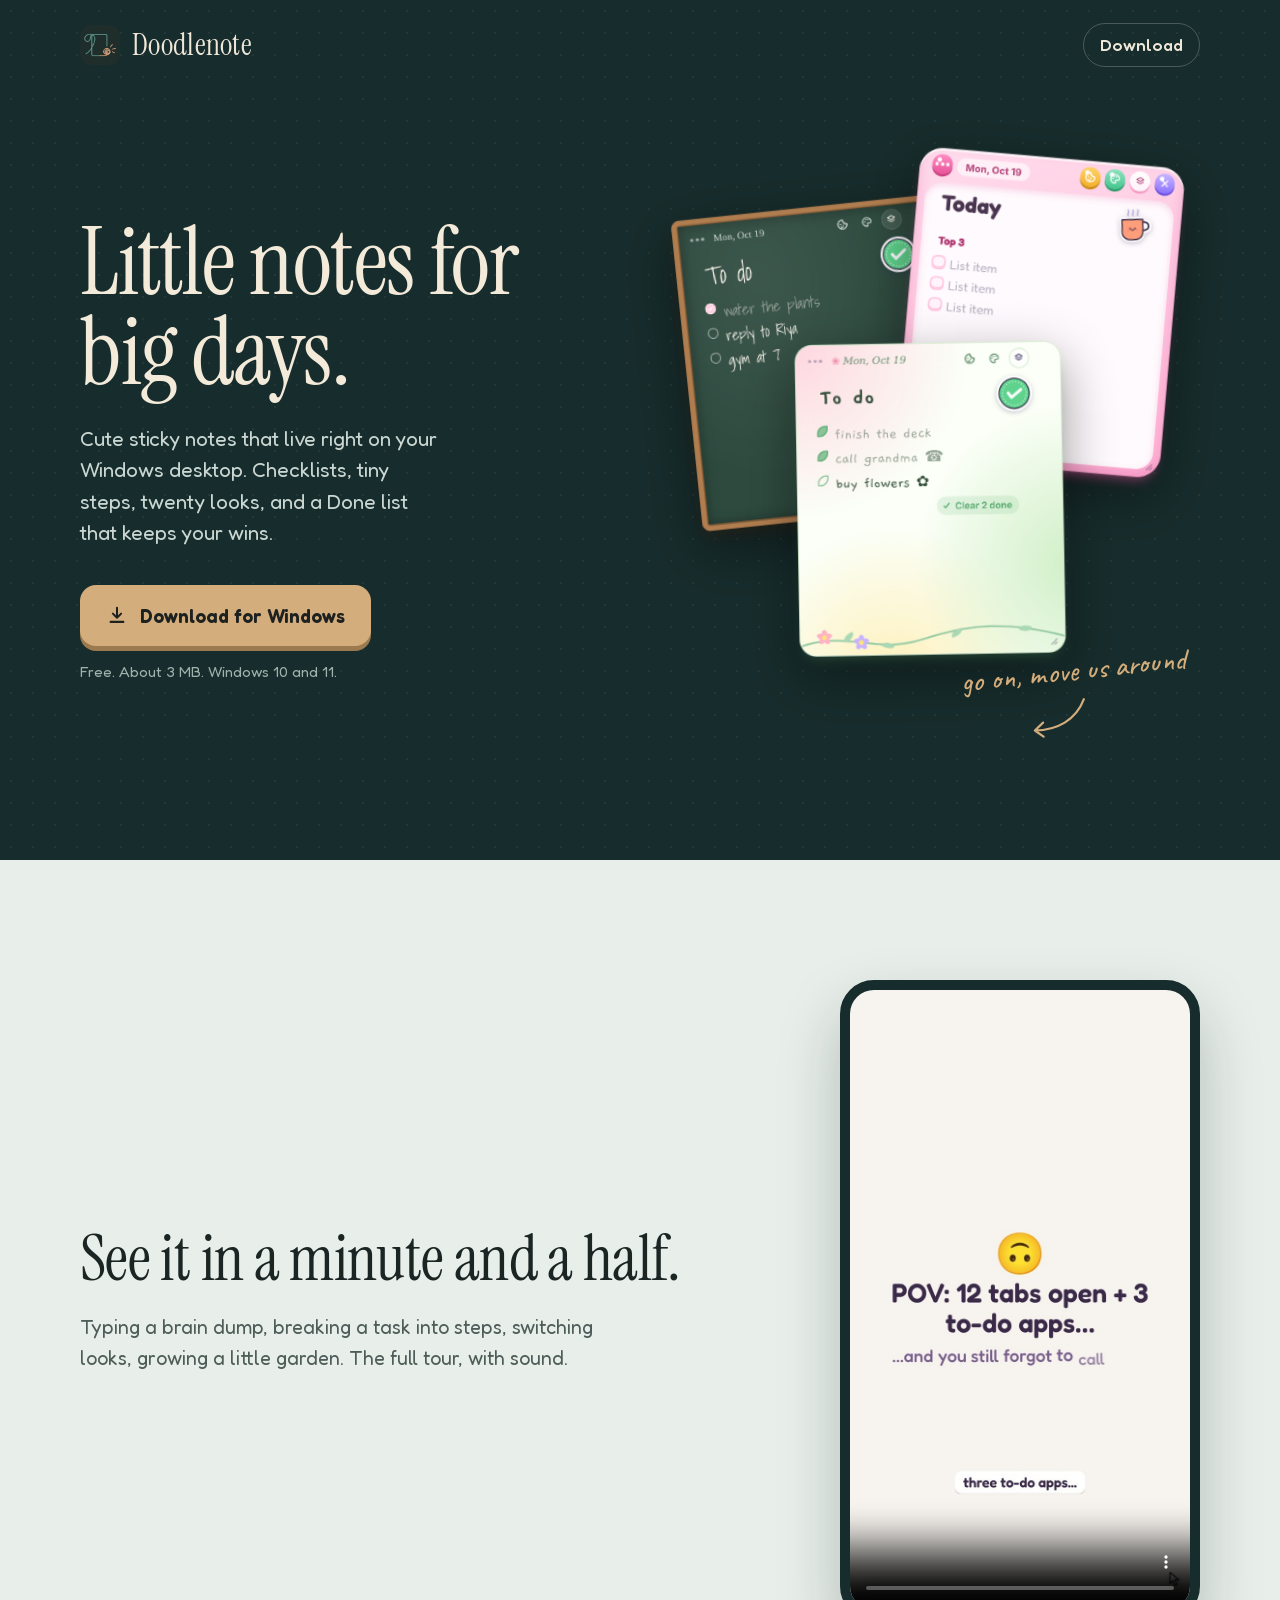
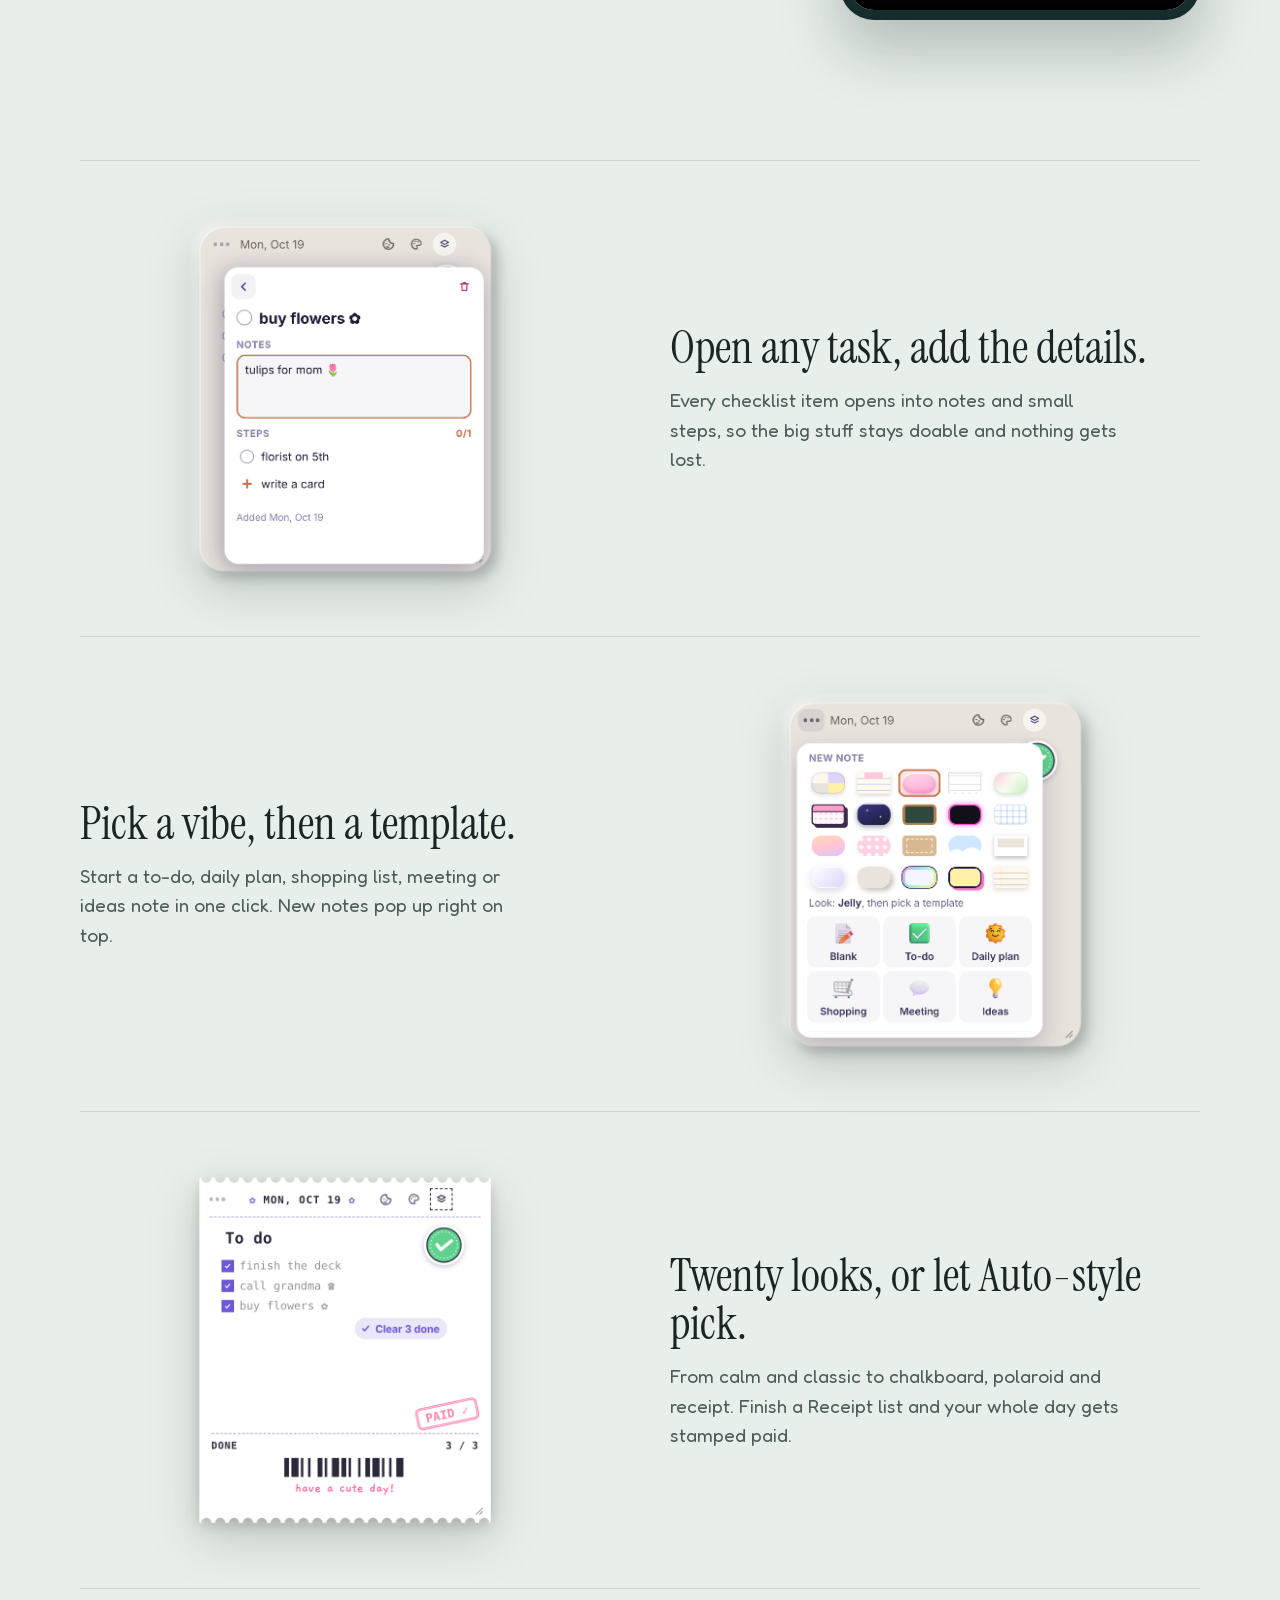
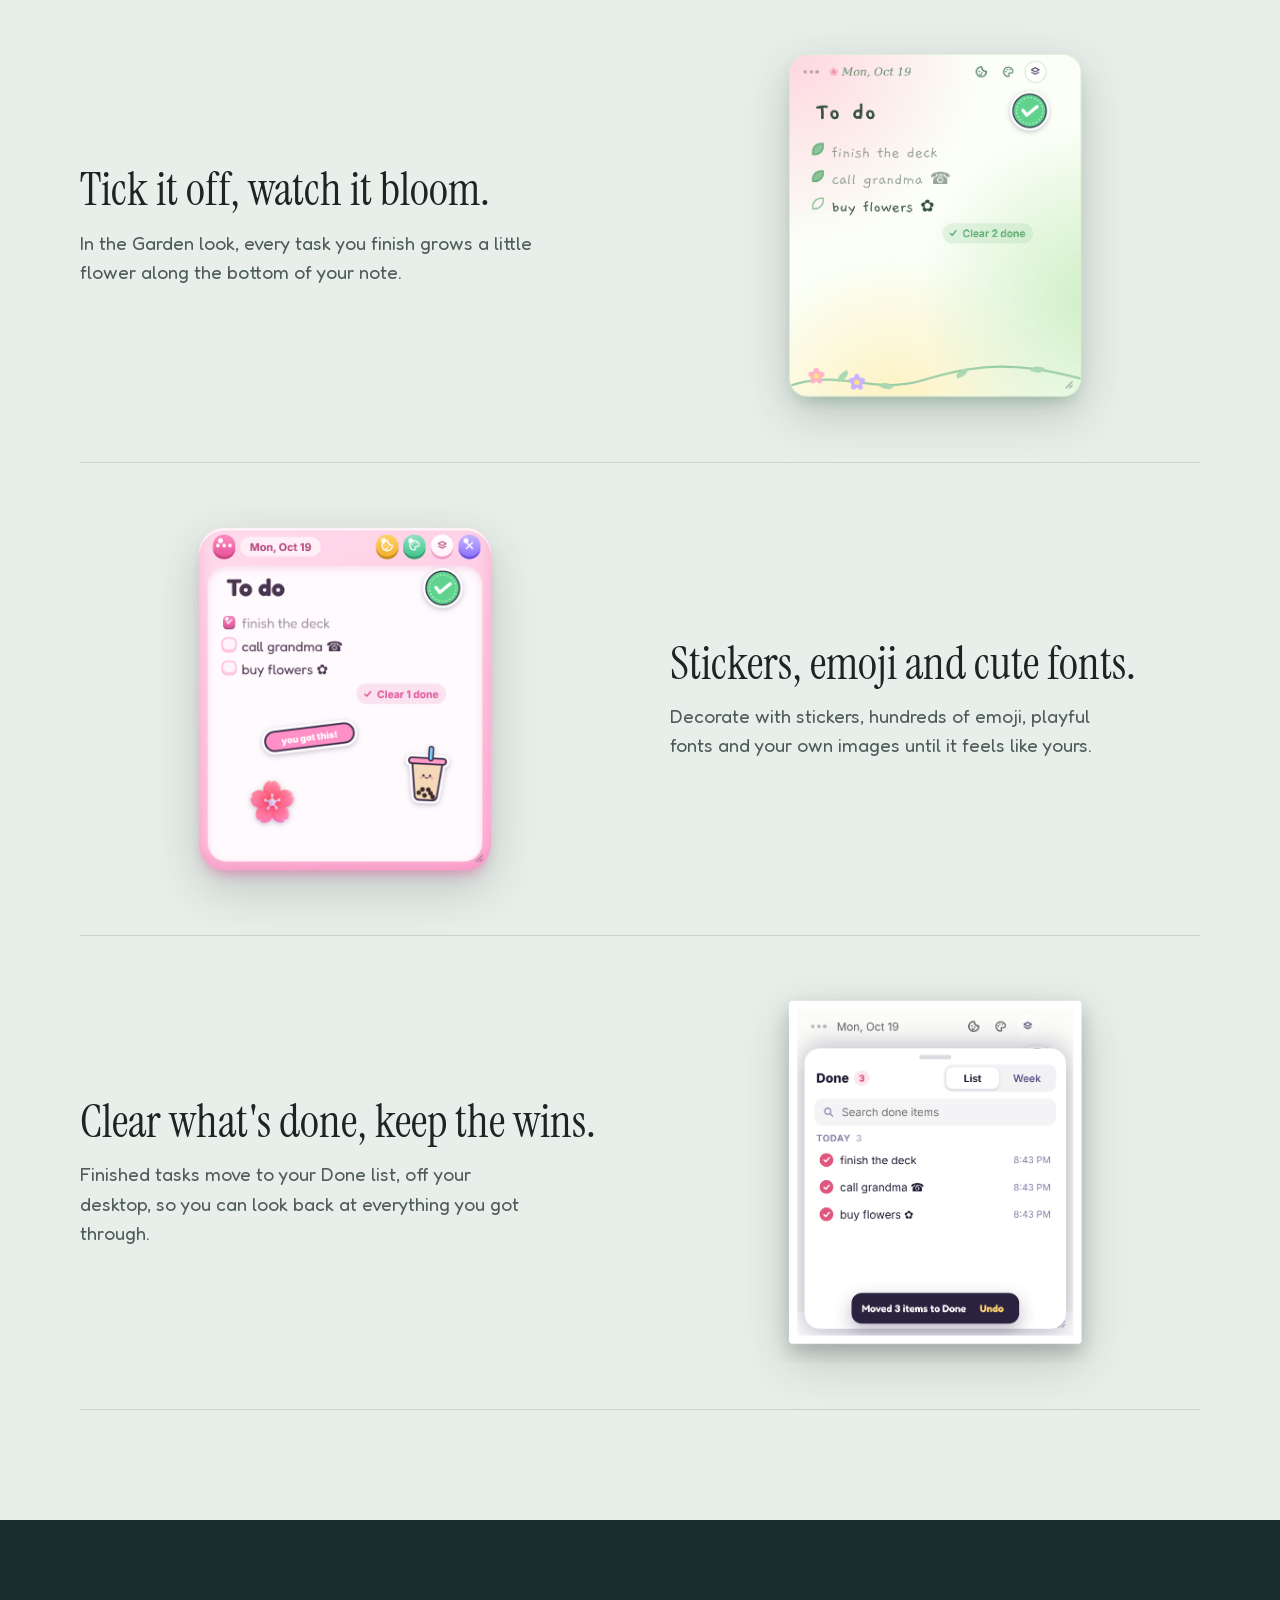
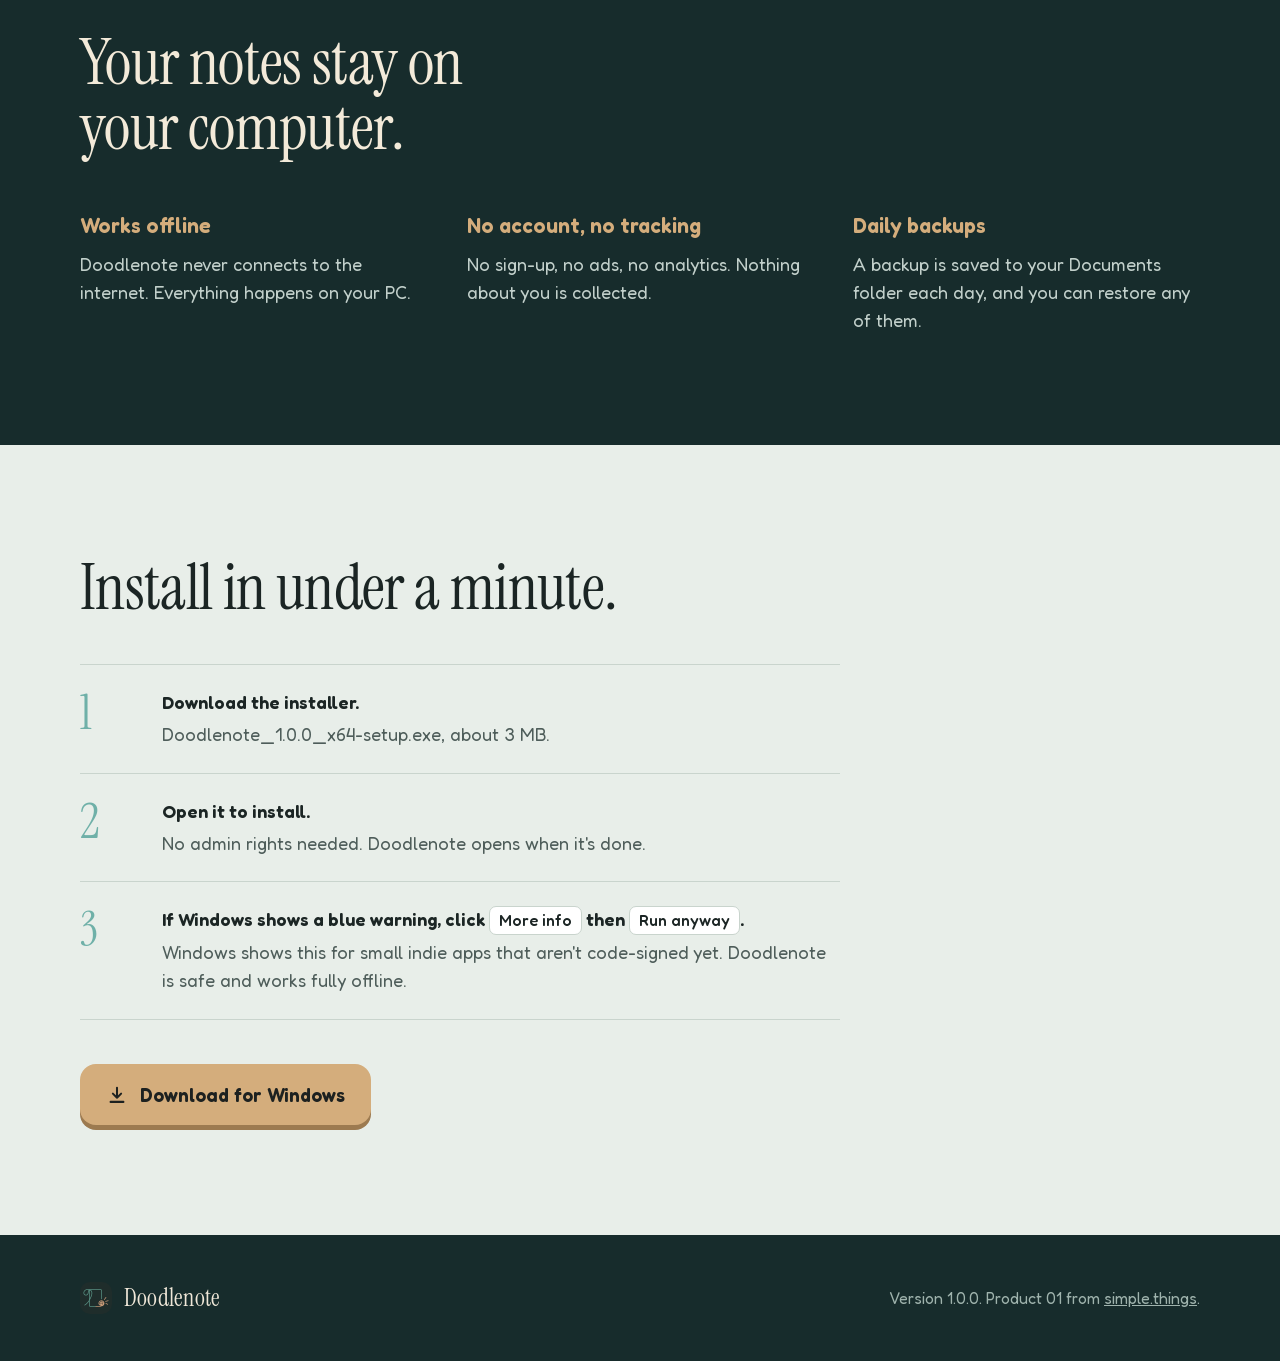
==== doodlenote/index.html @ af256cc1 "simple.things site with Doodlenote 1.0.0 page" ====
<!doctype html>
<html lang="en">
<head>
<meta charset="utf-8">
<meta name="viewport" content="width=device-width, initial-scale=1">
<title>Doodlenote: cute sticky notes app for your Windows desktop (free)</title>
<meta name="description" content="Doodlenote is a free sticky notes app for Windows 10 and 11. Checklists with notes and steps, 20 looks, stickers and emoji. Works offline, no account, no tracking.">
<link rel="canonical" href="https://praharsha-ux.github.io/doodlenote/">
<link rel="icon" type="image/png" sizes="32x32" href="img/favicon-32.png">
<link rel="apple-touch-icon" href="img/favicon-128.png">
<meta name="theme-color" content="#172c2c">
<meta property="og:type" content="website">
<meta property="og:title" content="Doodlenote: little notes for big days">
<meta property="og:description" content="Free, cute sticky notes for your Windows desktop. Works offline, no account, no tracking.">
<meta property="og:url" content="https://praharsha-ux.github.io/doodlenote/">
<meta property="og:image" content="https://praharsha-ux.github.io/doodlenote/img/og.jpg">
<meta name="twitter:card" content="summary_large_image">
<script type="application/ld+json">
{"@context":"https://schema.org","@type":"SoftwareApplication","name":"Doodlenote","applicationCategory":"ProductivityApplication","operatingSystem":"Windows 10, Windows 11","softwareVersion":"1.0.0","fileSize":"3MB","downloadUrl":"https://praharsha-ux.github.io/doodlenote/download/Doodlenote_1.0.0_x64-setup.exe","image":"https://praharsha-ux.github.io/doodlenote/img/og.jpg","description":"Cute sticky notes that live on your Windows desktop: checklists with notes and steps, 20 looks, Auto-style, stickers, emoji and a Done list. Works offline.","offers":{"@type":"Offer","price":"0","priceCurrency":"USD"}}
</script>
<style>
@font-face{font-family:"Instrument Serif";src:url(fonts/InstrumentSerif-Regular.woff) format("woff");font-display:swap}
@font-face{font-family:"Instrument Serif";font-style:italic;src:url(fonts/InstrumentSerif-Italic.woff) format("woff");font-display:swap}
@font-face{font-family:"Fredoka";src:url(fonts/Fredoka.woff) format("woff");font-weight:300 700;font-display:swap}
@font-face{font-family:"Caveat";src:url(fonts/Caveat.woff) format("woff");font-display:swap}
:root{
  --desk:#172c2c; --moss:#21403e; --gold:#d4ad7c; --teal:#6fb0a8;
  --mist:#e8eee9; --ink:#1b2524; --soft:#4e5d5a; --line:#c9d4cd;
  --serif:"Instrument Serif",Georgia,serif; --round:"Fredoka","Segoe UI",system-ui,sans-serif;
}
*{box-sizing:border-box;margin:0;padding:0}
html{scroll-behavior:smooth}
body{background:var(--mist);color:var(--ink);font-family:var(--round);font-size:18px;line-height:1.55;font-weight:400;-webkit-font-smoothing:antialiased}
img,video{display:block;max-width:100%}
a{color:inherit}
:focus-visible{outline:3px solid var(--gold);outline-offset:3px;border-radius:6px}
.wrap{width:min(1120px,100% - 40px);margin-inline:auto}

/* top bar */
.bar{position:absolute;inset:0 0 auto;z-index:5}
.bar .wrap{display:flex;align-items:center;justify-content:space-between;padding:22px 0}
.brand{display:flex;align-items:center;gap:12px;text-decoration:none;color:#efe7d8;font-family:var(--serif);font-size:30px;letter-spacing:.01em}
.brand img{width:40px;height:40px;border-radius:10px}
.bar .get{color:#efe7d8;font-weight:500;text-decoration:none;font-size:17px;padding:8px 16px;border:1.5px solid #ffffff38;border-radius:999px}
.bar .get:hover{border-color:var(--gold);color:var(--gold)}

/* hero: the desk */
.desk{position:relative;background:var(--desk);color:#efe7d8;min-height:min(860px,100svh);overflow:hidden;
  background-image:radial-gradient(#ffffff0d 1px,transparent 1px);background-size:22px 22px}
.desk .wrap{position:relative;min-height:inherit;display:grid;grid-template-columns:minmax(0,1fr) minmax(0,1.05fr);align-items:center;gap:40px;padding:120px 0 80px}
.pitch h1{font-family:var(--serif);font-weight:400;font-size:clamp(56px,7.4vw,104px);line-height:.95;letter-spacing:-.015em;color:#f3ead9}
.pitch p{margin-top:26px;font-size:21px;line-height:1.5;color:#c9d6d1;max-width:30ch}
.cta{margin-top:36px;display:flex;flex-wrap:wrap;align-items:center;gap:14px 20px}
.btn{display:inline-flex;align-items:center;gap:12px;background:var(--gold);color:#1d2120;text-decoration:none;font-weight:600;font-size:19px;padding:16px 26px;border-radius:16px;box-shadow:0 5px 0 #9c7a50;transition:transform .12s,box-shadow .12s}
.btn:hover{transform:translateY(2px);box-shadow:0 3px 0 #9c7a50}
.btn:active{transform:translateY(5px);box-shadow:0 0 0 #9c7a50}
.btn svg{width:22px;height:22px}
.fine{font-size:15px;color:#9fb3ad}

.board{position:relative;height:620px}
.note{position:absolute;width:300px;cursor:grab;touch-action:none;user-select:none;-webkit-user-drag:none;filter:drop-shadow(0 18px 26px #0006);transition:filter .15s}
.note.drag{cursor:grabbing;filter:drop-shadow(0 30px 40px #0008);z-index:9}
.note img{pointer-events:none;width:100%}
.hint{position:absolute;font-family:"Caveat",cursive;font-size:30px;color:var(--gold);transform:rotate(-6deg);pointer-events:none}
.hint svg{display:block;margin:2px 0 0 60px}

/* demo */
.demo{padding:120px 0}
.demo .wrap{display:grid;grid-template-columns:1fr 360px;gap:70px;align-items:center}
.sec-h{font-family:var(--serif);font-weight:400;font-size:clamp(40px,5vw,64px);line-height:1.02;letter-spacing:-.01em}
.lede{margin-top:20px;font-size:20px;color:var(--soft);max-width:44ch}
.phone{border-radius:34px;overflow:hidden;background:var(--desk);border:10px solid var(--desk);box-shadow:0 30px 60px #172c2c40;aspect-ratio:9/16}
.phone video{width:100%;height:100%;object-fit:cover}

/* features: alternating rows, not cards */
.feats{padding:20px 0 110px}
.feat{display:grid;grid-template-columns:1fr 1fr;align-items:center;gap:60px;padding:46px 0;border-top:1px solid var(--line)}
.feat:last-child{border-bottom:1px solid var(--line)}
.feat figure{justify-self:center;width:min(330px,100%)}
.feat figure img{filter:drop-shadow(0 16px 24px #172c2c33)}
.feat:nth-child(even) figure{order:2}
.feat h3{font-family:var(--serif);font-weight:400;font-size:clamp(34px,3.6vw,46px);line-height:1.05}
.feat p{margin-top:14px;font-size:19px;color:var(--soft);max-width:38ch}

/* privacy */
.private{background:var(--desk);color:#efe7d8;padding:110px 0}
.private .sec-h{color:#f3ead9;max-width:16ch}
.promises{margin-top:50px;display:grid;grid-template-columns:repeat(3,1fr);gap:40px}
.promises h4{font-family:var(--round);font-weight:600;font-size:21px;color:var(--gold)}
.promises p{margin-top:8px;color:#c2d0cb;font-size:18px}

/* install */
.install{padding:110px 0}
.steps{margin-top:44px;list-style:none;counter-reset:s;display:grid;gap:0;max-width:760px}
.steps li{counter-increment:s;display:grid;grid-template-columns:64px 1fr;gap:18px;padding:24px 0;border-top:1px solid var(--line)}
.steps li:last-child{border-bottom:1px solid var(--line)}
.steps li::before{content:counter(s);font-family:var(--serif);font-size:48px;line-height:1;color:var(--teal)}
.steps b{font-weight:600}
.steps p{color:var(--soft);margin-top:4px}
.kbd{display:inline-block;padding:1px 9px;border-radius:7px;background:#fff;border:1px solid var(--line);font-weight:500;font-size:16px;color:var(--ink)}
.install .btn{margin-top:44px}

footer{background:var(--desk);color:#9fb3ad;padding:44px 0;font-size:16px}
footer .wrap{display:flex;flex-wrap:wrap;gap:12px 30px;justify-content:space-between;align-items:center}
footer .brand{font-size:24px}
footer .brand img{width:32px;height:32px}

@media (max-width:900px){
  .desk .wrap{grid-template-columns:1fr;padding:110px 0 40px;gap:10px}
  .board{height:460px;margin-top:10px}
  .note{width:220px}
  .demo .wrap{grid-template-columns:1fr;gap:40px}
  .phone{width:min(330px,100%);justify-self:center}
  .feat{grid-template-columns:1fr;gap:26px;padding:40px 0}
  .feat:nth-child(even) figure{order:0}
  .promises{grid-template-columns:1fr;gap:26px}
  .demo,.install,.private{padding:80px 0}
}
@media (prefers-reduced-motion:reduce){html{scroll-behavior:auto}.btn,.note{transition:none}}
</style>
</head>
<body>

<header class="bar">
  <div class="wrap">
    <a class="brand" href="./"><img src="img/app-icon.png" alt="" width="40" height="40">Doodlenote</a>
    <a class="get" href="#install">Download</a>
  </div>
</header>

<main>
  <section class="desk" aria-labelledby="hero-title">
    <div class="wrap">
      <div class="pitch">
        <h1 id="hero-title">Little notes for big days.</h1>
        <p>Cute sticky notes that live right on your Windows desktop. Checklists, tiny steps, twenty looks, and a Done list that keeps your wins.</p>
        <div class="cta">
          <a class="btn" href="download/Doodlenote_1.0.0_x64-setup.exe" download>
            <svg viewBox="0 0 24 24" fill="none" stroke="currentColor" stroke-width="2.2" stroke-linecap="round" stroke-linejoin="round" aria-hidden="true"><path d="M12 4v11m0 0l-4.5-4.5M12 15l4.5-4.5M5 19.5h14"/></svg>
            Download for Windows
          </a>
          <span class="fine">Free. About 3 MB. Windows 10 and 11.</span>
        </div>
      </div>
      <div class="board" id="board" aria-label="Doodlenote notes you can drag around">
        <div class="note" style="left:4%;top:8%;--r:-6deg"><img src="img/note-chalk.png" alt="A Chalkboard-style Doodlenote checklist"></div>
        <div class="note" style="left:44%;top:0%;--r:5deg"><img src="img/note-jelly.png" alt="A pink Jelly-style daily plan note"></div>
        <div class="note" style="left:24%;top:30%;--r:-1deg"><img src="img/note-garden.png" alt="A Garden-style to-do note with flowers growing along the bottom"></div>
        <p class="hint" style="right:2%;bottom:4%">go on, move us around
          <svg width="70" height="40" viewBox="0 0 70 40" fill="none" stroke="#d4ad7c" stroke-width="2.2" stroke-linecap="round" aria-hidden="true"><path d="M60 4C50 24 30 32 8 30M8 30l9-7M8 30l8 7"/></svg>
        </p>
      </div>
    </div>
  </section>

  <section class="demo" aria-labelledby="demo-title">
    <div class="wrap">
      <div>
        <h2 class="sec-h" id="demo-title">See it in a minute and a half.</h2>
        <p class="lede">Typing a brain dump, breaking a task into steps, switching looks, growing a little garden. The full tour, with sound.</p>
      </div>
      <div class="phone">
        <video src="doodlenote-demo.mp4" poster="img/demo-poster.jpg" controls playsinline preload="none" aria-label="Doodlenote demo video"></video>
      </div>
    </div>
  </section>

  <section class="feats" aria-label="What Doodlenote does">
    <div class="wrap">
      <article class="feat">
        <figure><img src="img/note-detail.png" alt="A task opened to show its notes and steps" loading="lazy"></figure>
        <div><h3>Open any task, add the details.</h3><p>Every checklist item opens into notes and small steps, so the big stuff stays doable and nothing gets lost.</p></div>
      </article>
      <article class="feat">
        <figure><img src="img/note-menu.png" alt="The new note menu with looks and templates" loading="lazy"></figure>
        <div><h3>Pick a vibe, then a template.</h3><p>Start a to-do, daily plan, shopping list, meeting or ideas note in one click. New notes pop up right on top.</p></div>
      </article>
      <article class="feat">
        <figure><img src="img/note-receipt.png" alt="A Receipt-style note stamped PAID" loading="lazy"></figure>
        <div><h3>Twenty looks, or let Auto-style pick.</h3><p>From calm and classic to chalkboard, polaroid and receipt. Finish a Receipt list and your whole day gets stamped paid.</p></div>
      </article>
      <article class="feat">
        <figure><img src="img/note-garden.png" alt="A Garden note where finished tasks grow flowers" loading="lazy"></figure>
        <div><h3>Tick it off, watch it bloom.</h3><p>In the Garden look, every task you finish grows a little flower along the bottom of your note.</p></div>
      </article>
      <article class="feat">
        <figure><img src="img/note-stickers.png" alt="A note decorated with a boba sticker, a flower and a 'you got this' sticker" loading="lazy"></figure>
        <div><h3>Stickers, emoji and cute fonts.</h3><p>Decorate with stickers, hundreds of emoji, playful fonts and your own images until it feels like yours.</p></div>
      </article>
      <article class="feat">
        <figure><img src="img/note-done.png" alt="The Done list showing finished tasks with times" loading="lazy"></figure>
        <div><h3>Clear what's done, keep the wins.</h3><p>Finished tasks move to your Done list, off your desktop, so you can look back at everything you got through.</p></div>
      </article>
    </div>
  </section>

  <section class="private" aria-labelledby="private-title">
    <div class="wrap">
      <h2 class="sec-h" id="private-title">Your notes stay on your computer.</h2>
      <div class="promises">
        <div><h4>Works offline</h4><p>Doodlenote never connects to the internet. Everything happens on your PC.</p></div>
        <div><h4>No account, no tracking</h4><p>No sign-up, no ads, no analytics. Nothing about you is collected.</p></div>
        <div><h4>Daily backups</h4><p>A backup is saved to your Documents folder each day, and you can restore any of them.</p></div>
      </div>
    </div>
  </section>

  <section class="install" id="install" aria-labelledby="install-title">
    <div class="wrap">
      <h2 class="sec-h" id="install-title">Install in under a minute.</h2>
      <ol class="steps">
        <li><div><b>Download the installer.</b><p>Doodlenote_1.0.0_x64-setup.exe, about 3 MB.</p></div></li>
        <li><div><b>Open it to install.</b><p>No admin rights needed. Doodlenote opens when it's done.</p></div></li>
        <li><div><b>If Windows shows a blue warning, click <span class="kbd">More info</span> then <span class="kbd">Run anyway</span>.</b><p>Windows shows this for small indie apps that aren't code-signed yet. Doodlenote is safe and works fully offline.</p></div></li>
      </ol>
      <a class="btn" href="download/Doodlenote_1.0.0_x64-setup.exe" download>
        <svg viewBox="0 0 24 24" fill="none" stroke="currentColor" stroke-width="2.2" stroke-linecap="round" stroke-linejoin="round" aria-hidden="true"><path d="M12 4v11m0 0l-4.5-4.5M12 15l4.5-4.5M5 19.5h14"/></svg>
        Download for Windows
      </a>
    </div>
  </section>
</main>

<footer>
  <div class="wrap">
    <a class="brand" href="./"><img src="img/app-icon.png" alt="" width="32" height="32">Doodlenote</a>
    <span>Version 1.0.0. Product 01 from <a href="../">simple.things</a>.</span>
  </div>
</footer>

<script>
// Drag the hero notes around, like real sticky notes.
(() => {
  const board = document.getElementById('board');
  let z = 3;
  board.querySelectorAll('.note').forEach((n) => {
    n.style.transform = `rotate(${n.style.getPropertyValue('--r')})`;
    n.tabIndex = 0;
    n.addEventListener('pointerdown', (e) => {
      e.preventDefault();
      const b = board.getBoundingClientRect(), r = n.getBoundingClientRect();
      const dx = e.clientX - r.left, dy = e.clientY - r.top;
      n.setPointerCapture(e.pointerId); n.classList.add('drag'); n.style.zIndex = ++z;
      const move = (ev) => {
        const x = Math.max(-r.width * .3, Math.min(b.width - r.width * .7, ev.clientX - b.left - dx));
        const y = Math.max(-r.height * .2, Math.min(b.height - r.height * .5, ev.clientY - b.top - dy));
        n.style.left = x + 'px'; n.style.top = y + 'px';
      };
      const up = () => { n.classList.remove('drag'); n.removeEventListener('pointermove', move); n.removeEventListener('pointerup', up); };
      n.addEventListener('pointermove', move); n.addEventListener('pointerup', up);
    });
    // Keyboard: arrow keys nudge a focused note.
    n.addEventListener('keydown', (e) => {
      const k = { ArrowLeft: [-20, 0], ArrowRight: [20, 0], ArrowUp: [0, -20], ArrowDown: [0, 20] }[e.key];
      if (!k) return; e.preventDefault(); n.style.zIndex = ++z;
      n.style.left = (n.offsetLeft + k[0]) + 'px'; n.style.top = (n.offsetTop + k[1]) + 'px';
    });
  });
})();
</script>
</body>
</html>
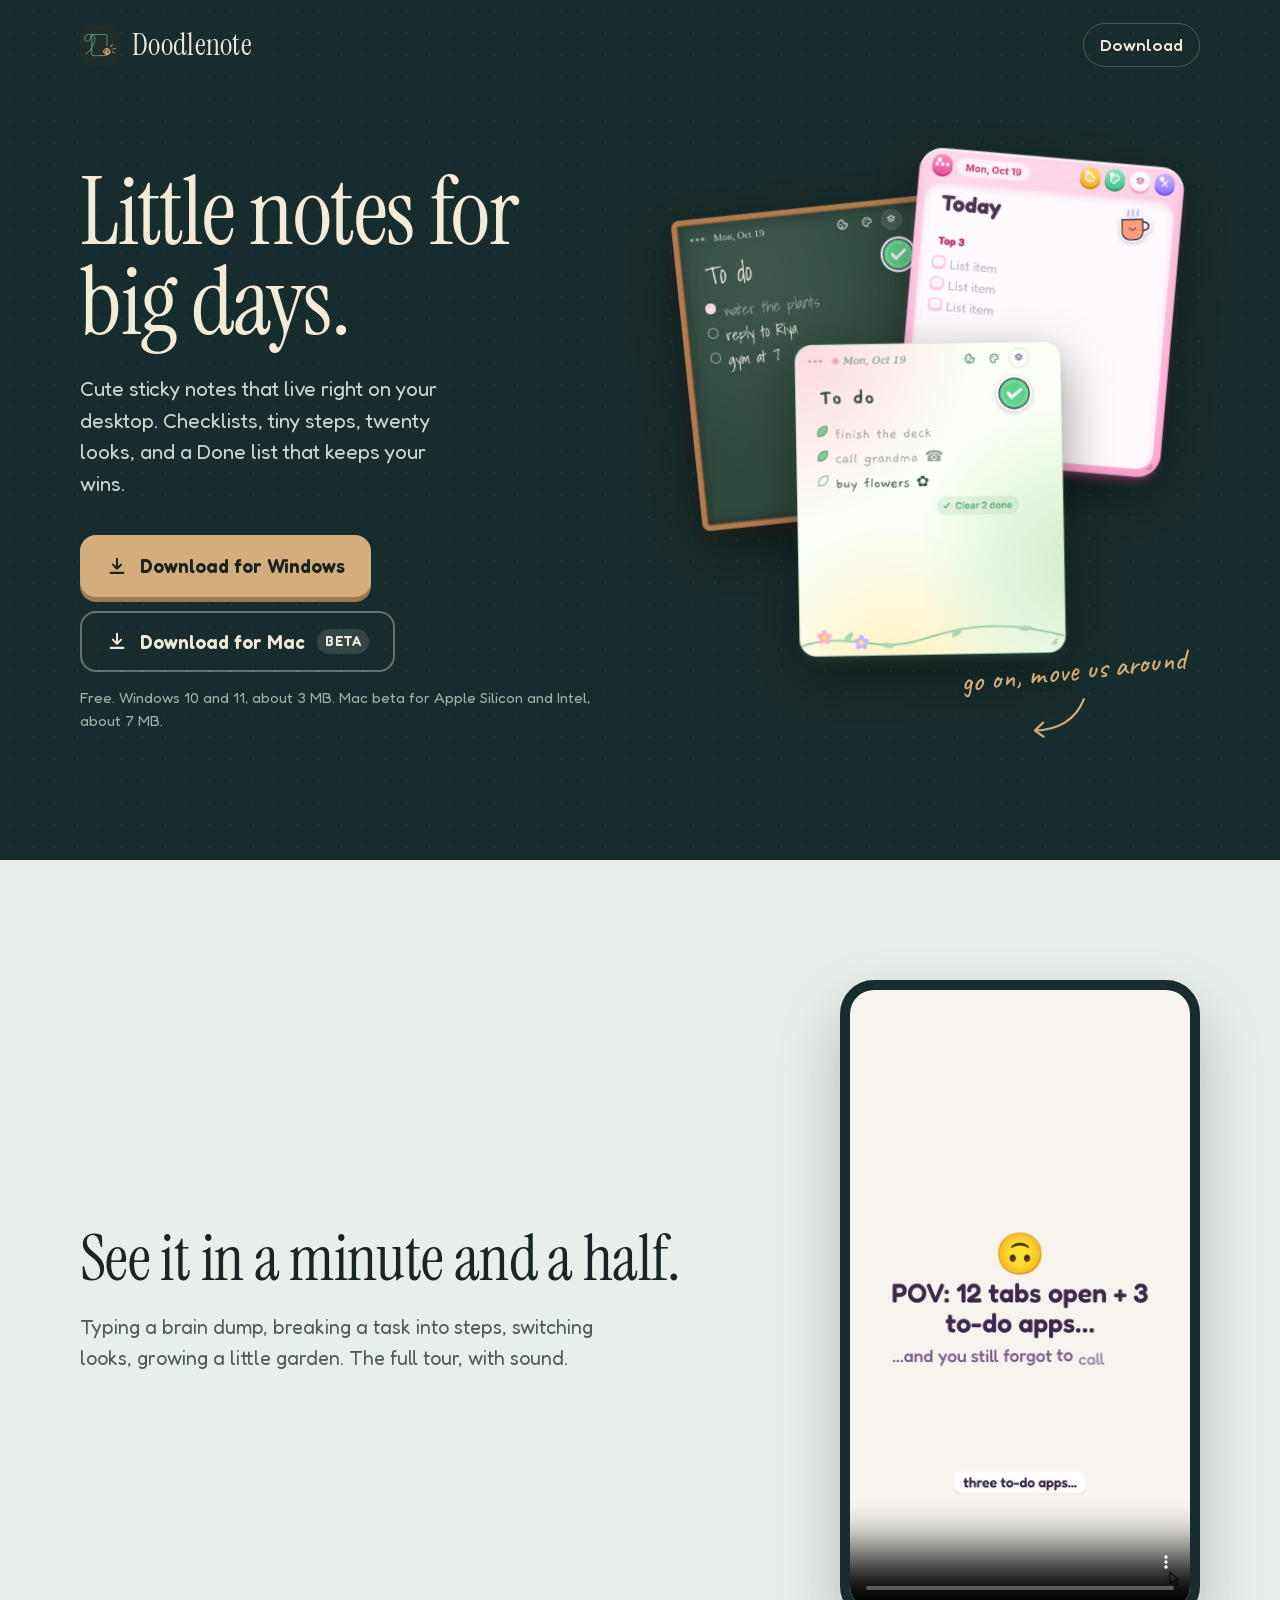
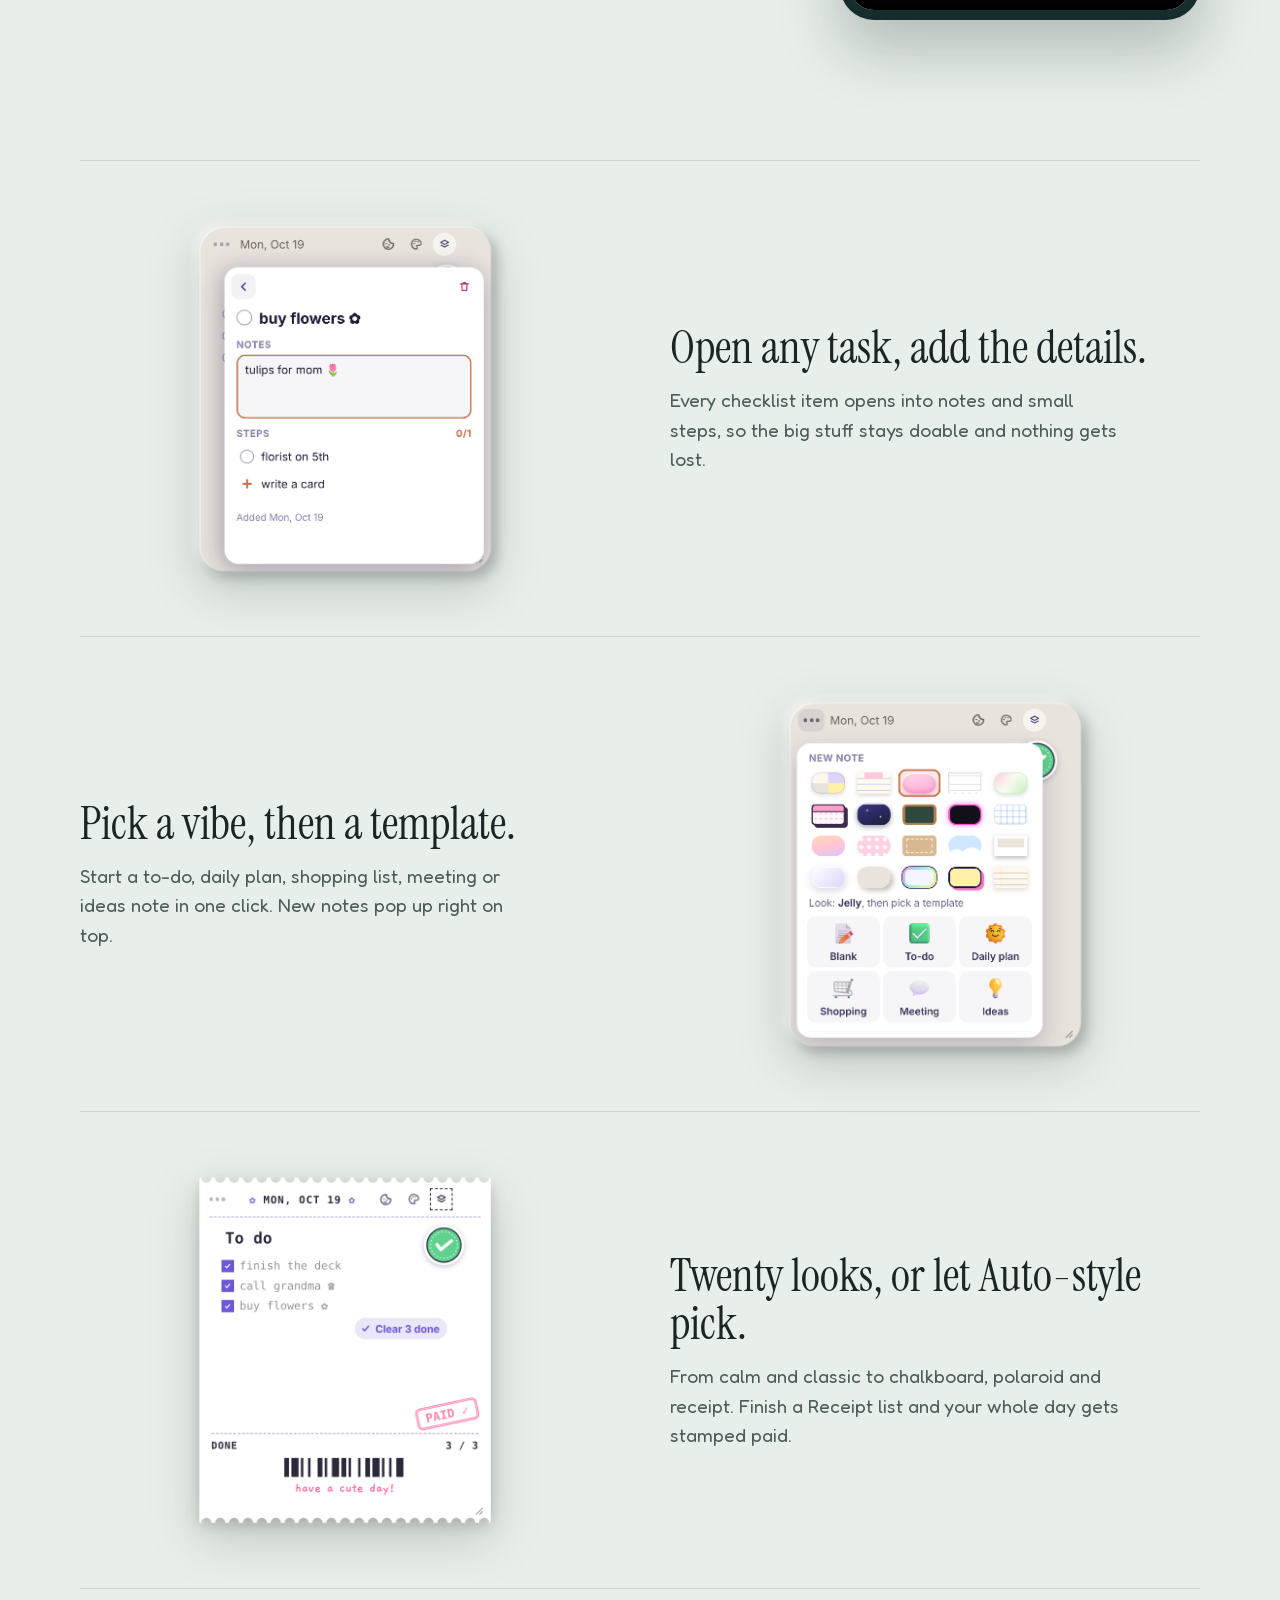
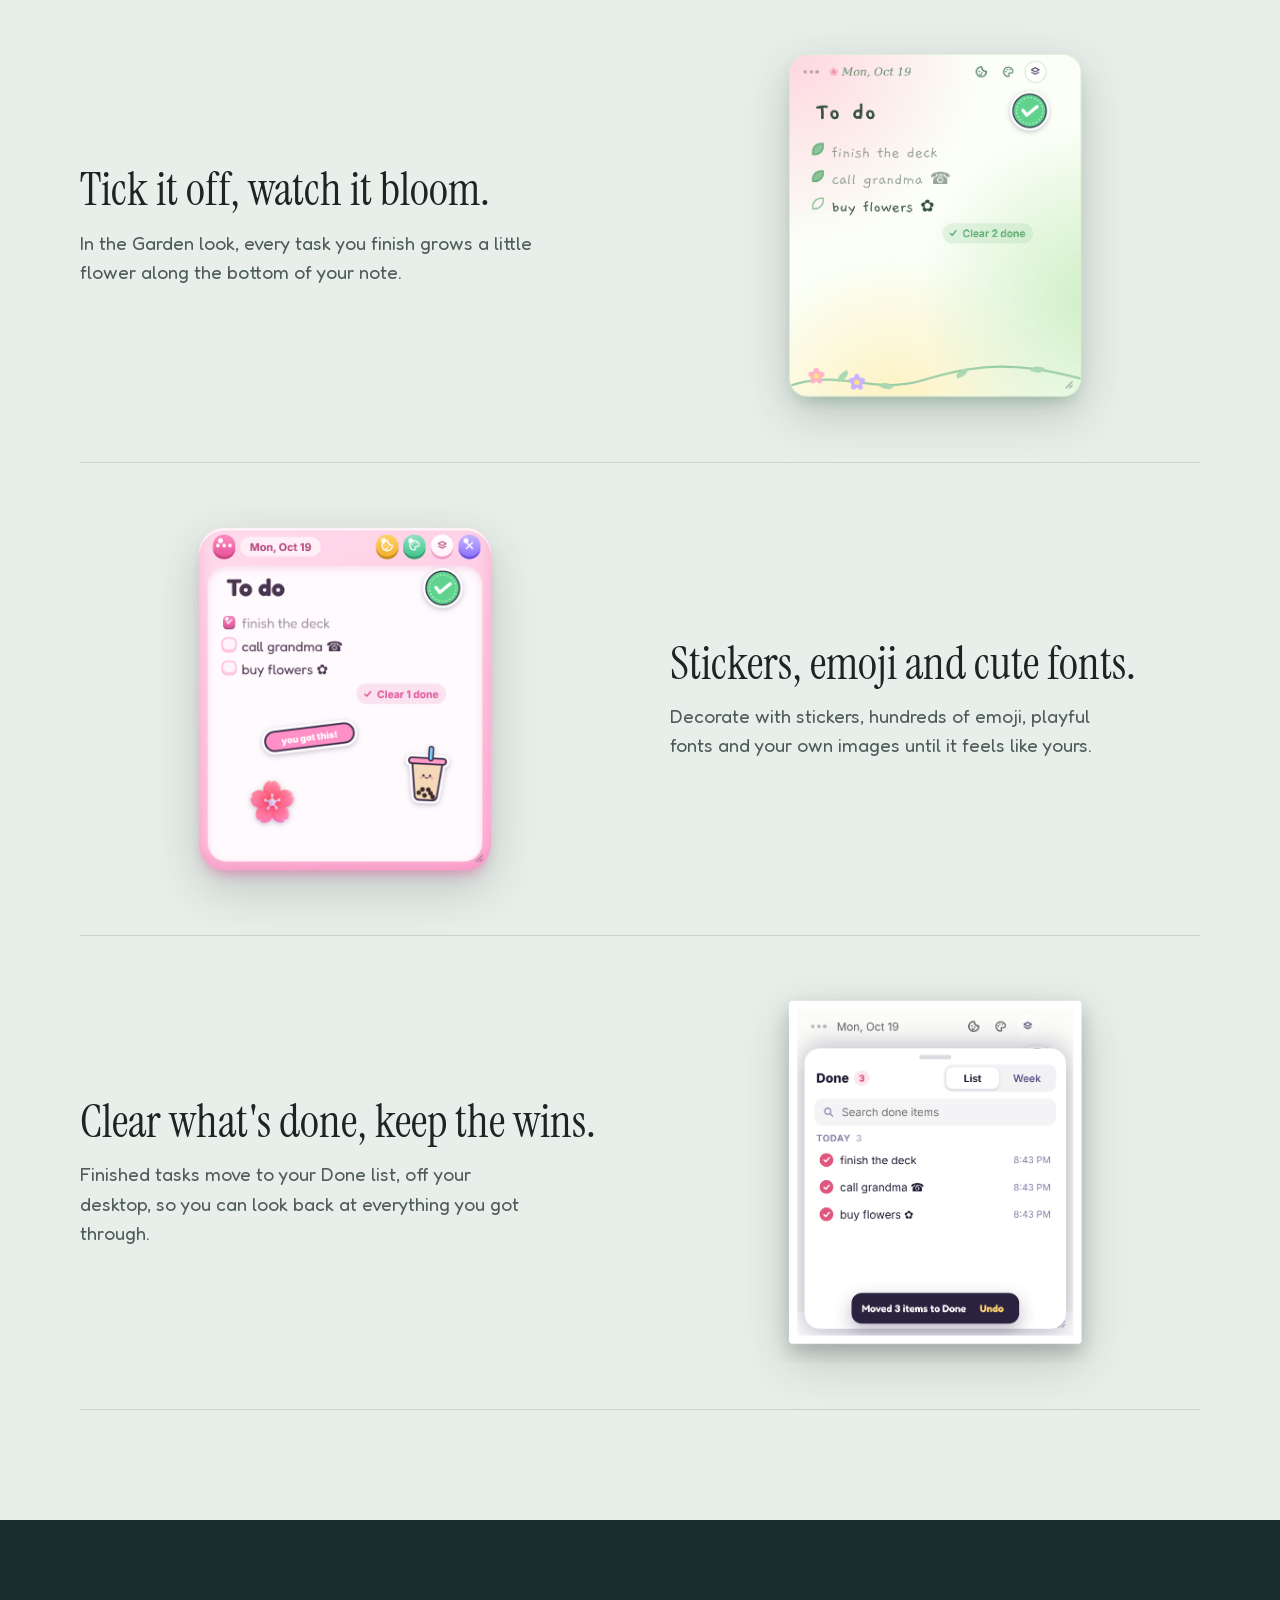
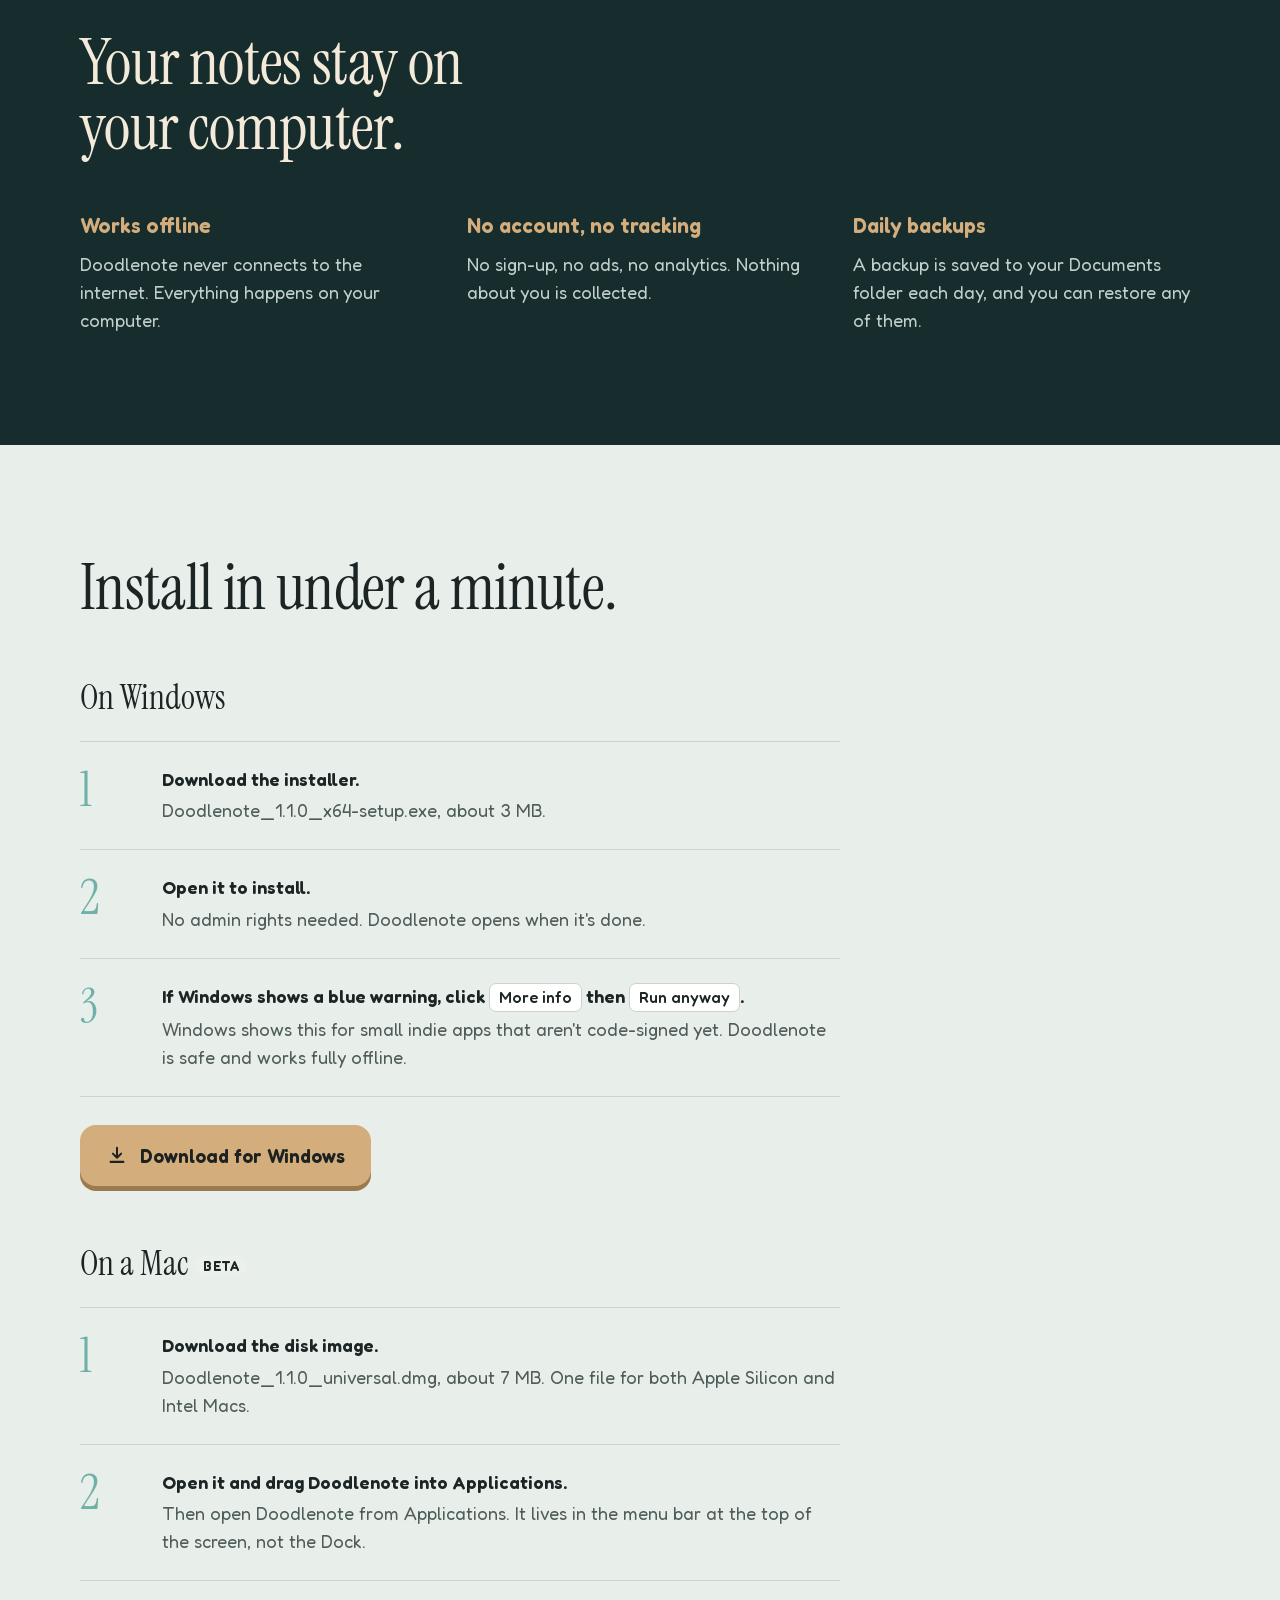
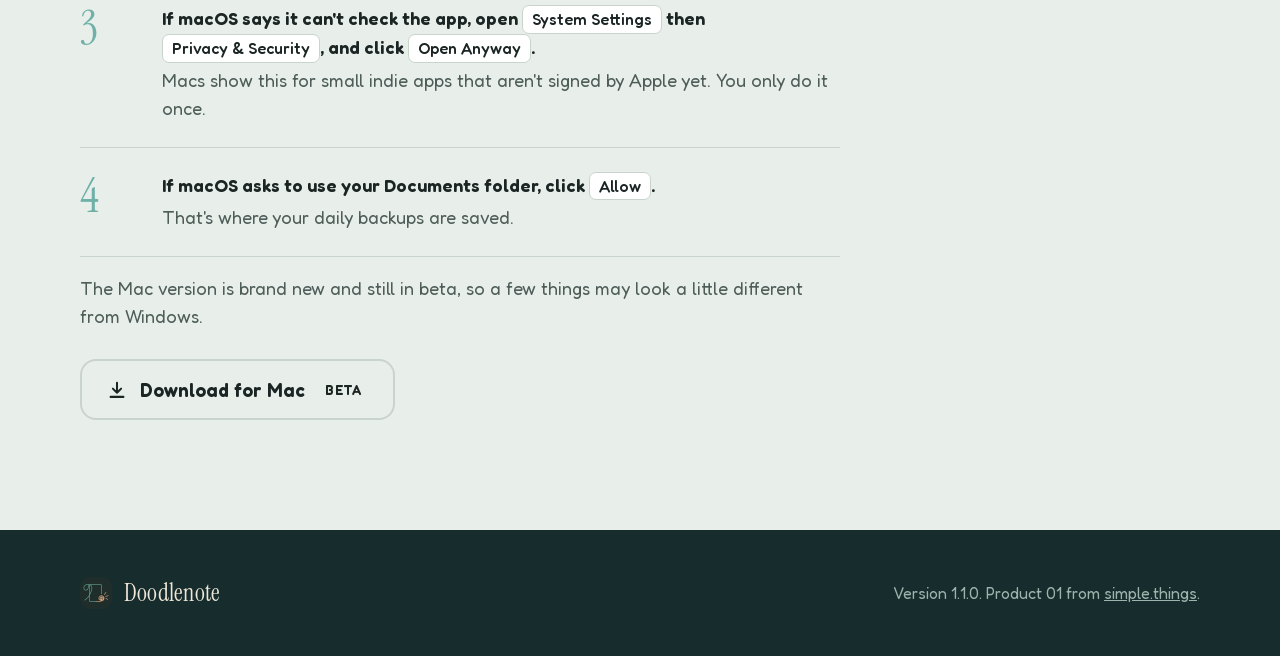
==== commit 9aae9933: "Doodlenote 1.1.0: Mac beta download alongside Windows" ====
--- a/doodlenote/index.html
+++ b/doodlenote/index.html
@@ -3,20 +3,20 @@
 <head>
 <meta charset="utf-8">
 <meta name="viewport" content="width=device-width, initial-scale=1">
-<title>Doodlenote: cute sticky notes app for your Windows desktop (free)</title>
-<meta name="description" content="Doodlenote is a free sticky notes app for Windows 10 and 11. Checklists with notes and steps, 20 looks, stickers and emoji. Works offline, no account, no tracking.">
+<title>Doodlenote: cute sticky notes app for Windows and Mac (free)</title>
+<meta name="description" content="Doodlenote is a free sticky notes app for Windows 10 and 11, with a Mac beta. Checklists with notes and steps, 20 looks, stickers and emoji. Works offline, no account, no tracking.">
 <link rel="canonical" href="https://praharsha-ux.github.io/doodlenote/">
 <link rel="icon" type="image/png" sizes="32x32" href="img/favicon-32.png">
 <link rel="apple-touch-icon" href="img/favicon-128.png">
 <meta name="theme-color" content="#172c2c">
 <meta property="og:type" content="website">
 <meta property="og:title" content="Doodlenote: little notes for big days">
-<meta property="og:description" content="Free, cute sticky notes for your Windows desktop. Works offline, no account, no tracking.">
+<meta property="og:description" content="Free, cute sticky notes for your desktop, on Windows and Mac (beta). Works offline, no account, no tracking.">
 <meta property="og:url" content="https://praharsha-ux.github.io/doodlenote/">
 <meta property="og:image" content="https://praharsha-ux.github.io/doodlenote/img/og.jpg">
 <meta name="twitter:card" content="summary_large_image">
 <script type="application/ld+json">
-{"@context":"https://schema.org","@type":"SoftwareApplication","name":"Doodlenote","applicationCategory":"ProductivityApplication","operatingSystem":"Windows 10, Windows 11","softwareVersion":"1.0.0","fileSize":"3MB","downloadUrl":"https://praharsha-ux.github.io/doodlenote/download/Doodlenote_1.0.0_x64-setup.exe","image":"https://praharsha-ux.github.io/doodlenote/img/og.jpg","description":"Cute sticky notes that live on your Windows desktop: checklists with notes and steps, 20 looks, Auto-style, stickers, emoji and a Done list. Works offline.","offers":{"@type":"Offer","price":"0","priceCurrency":"USD"}}
+{"@context":"https://schema.org","@type":"SoftwareApplication","name":"Doodlenote","applicationCategory":"ProductivityApplication","operatingSystem":"Windows 10, Windows 11, macOS","softwareVersion":"1.1.0","fileSize":"3MB","downloadUrl":"https://praharsha-ux.github.io/doodlenote/download/Doodlenote_1.1.0_x64-setup.exe","image":"https://praharsha-ux.github.io/doodlenote/img/og.jpg","description":"Cute sticky notes that live on your desktop, on Windows and Mac: checklists with notes and steps, 20 looks, Auto-style, stickers, emoji and a Done list. Works offline.","offers":{"@type":"Offer","price":"0","priceCurrency":"USD"}}
 </script>
 <style>
 @font-face{font-family:"Instrument Serif";src:url(fonts/InstrumentSerif-Regular.woff) format("woff");font-display:swap}
@@ -55,6 +55,9 @@
 .btn:hover{transform:translateY(2px);box-shadow:0 3px 0 #9c7a50}
 .btn:active{transform:translateY(5px);box-shadow:0 0 0 #9c7a50}
 .btn svg{width:22px;height:22px}
+.btn.alt{background:transparent;color:#efe7d8;border:2px solid #ffffff55;box-shadow:none;padding:14px 24px}
+.btn.alt:hover{border-color:var(--gold);color:var(--gold);transform:none}
+.tag{font-family:var(--round);vertical-align:middle;font-size:13px;font-weight:600;letter-spacing:.04em;text-transform:uppercase;padding:2px 8px;border-radius:999px;background:#ffffff1f}
 .fine{font-size:15px;color:#9fb3ad}
 
 .board{position:relative;height:620px}
@@ -98,7 +101,13 @@
 .steps b{font-weight:600}
 .steps p{color:var(--soft);margin-top:4px}
 .kbd{display:inline-block;padding:1px 9px;border-radius:7px;background:#fff;border:1px solid var(--line);font-weight:500;font-size:16px;color:var(--ink)}
-.install .btn{margin-top:44px}
+.install .btn{margin-top:28px}
+.install .btn.alt{color:var(--ink);border-color:var(--line)}
+.install .btn.alt:hover{border-color:var(--teal);color:var(--ink)}
+.install .btn.alt .tag{background:var(--mist)}
+.install h3{font-family:var(--serif);font-weight:400;font-size:34px;margin-top:52px}
+.install h3+.steps{margin-top:16px}
+.install .note-mac{margin-top:18px;color:var(--soft);max-width:760px}
 
 footer{background:var(--desk);color:#9fb3ad;padding:44px 0;font-size:16px}
 footer .wrap{display:flex;flex-wrap:wrap;gap:12px 30px;justify-content:space-between;align-items:center}
@@ -133,13 +142,17 @@
     <div class="wrap">
       <div class="pitch">
         <h1 id="hero-title">Little notes for big days.</h1>
-        <p>Cute sticky notes that live right on your Windows desktop. Checklists, tiny steps, twenty looks, and a Done list that keeps your wins.</p>
+        <p>Cute sticky notes that live right on your desktop. Checklists, tiny steps, twenty looks, and a Done list that keeps your wins.</p>
         <div class="cta">
-          <a class="btn" href="download/Doodlenote_1.0.0_x64-setup.exe" download>
+          <a class="btn" href="download/Doodlenote_1.1.0_x64-setup.exe" download>
             <svg viewBox="0 0 24 24" fill="none" stroke="currentColor" stroke-width="2.2" stroke-linecap="round" stroke-linejoin="round" aria-hidden="true"><path d="M12 4v11m0 0l-4.5-4.5M12 15l4.5-4.5M5 19.5h14"/></svg>
             Download for Windows
           </a>
-          <span class="fine">Free. About 3 MB. Windows 10 and 11.</span>
+          <a class="btn alt" href="download/Doodlenote_1.1.0_universal.dmg" download>
+            <svg viewBox="0 0 24 24" fill="none" stroke="currentColor" stroke-width="2.2" stroke-linecap="round" stroke-linejoin="round" aria-hidden="true"><path d="M12 4v11m0 0l-4.5-4.5M12 15l4.5-4.5M5 19.5h14"/></svg>
+            Download for Mac <span class="tag">beta</span>
+          </a>
+          <span class="fine">Free. Windows 10 and 11, about 3 MB. Mac beta for Apple Silicon and Intel, about 7 MB.</span>
         </div>
       </div>
       <div class="board" id="board" aria-label="Doodlenote notes you can drag around">
@@ -198,7 +211,7 @@
     <div class="wrap">
       <h2 class="sec-h" id="private-title">Your notes stay on your computer.</h2>
       <div class="promises">
-        <div><h4>Works offline</h4><p>Doodlenote never connects to the internet. Everything happens on your PC.</p></div>
+        <div><h4>Works offline</h4><p>Doodlenote never connects to the internet. Everything happens on your computer.</p></div>
         <div><h4>No account, no tracking</h4><p>No sign-up, no ads, no analytics. Nothing about you is collected.</p></div>
         <div><h4>Daily backups</h4><p>A backup is saved to your Documents folder each day, and you can restore any of them.</p></div>
       </div>
@@ -208,15 +221,29 @@
   <section class="install" id="install" aria-labelledby="install-title">
     <div class="wrap">
       <h2 class="sec-h" id="install-title">Install in under a minute.</h2>
+      <h3>On Windows</h3>
       <ol class="steps">
-        <li><div><b>Download the installer.</b><p>Doodlenote_1.0.0_x64-setup.exe, about 3 MB.</p></div></li>
+        <li><div><b>Download the installer.</b><p>Doodlenote_1.1.0_x64-setup.exe, about 3 MB.</p></div></li>
         <li><div><b>Open it to install.</b><p>No admin rights needed. Doodlenote opens when it's done.</p></div></li>
         <li><div><b>If Windows shows a blue warning, click <span class="kbd">More info</span> then <span class="kbd">Run anyway</span>.</b><p>Windows shows this for small indie apps that aren't code-signed yet. Doodlenote is safe and works fully offline.</p></div></li>
       </ol>
-      <a class="btn" href="download/Doodlenote_1.0.0_x64-setup.exe" download>
+      <a class="btn" href="download/Doodlenote_1.1.0_x64-setup.exe" download>
         <svg viewBox="0 0 24 24" fill="none" stroke="currentColor" stroke-width="2.2" stroke-linecap="round" stroke-linejoin="round" aria-hidden="true"><path d="M12 4v11m0 0l-4.5-4.5M12 15l4.5-4.5M5 19.5h14"/></svg>
         Download for Windows
       </a>
+
+      <h3>On a Mac <span class="tag">beta</span></h3>
+      <ol class="steps">
+        <li><div><b>Download the disk image.</b><p>Doodlenote_1.1.0_universal.dmg, about 7 MB. One file for both Apple Silicon and Intel Macs.</p></div></li>
+        <li><div><b>Open it and drag Doodlenote into Applications.</b><p>Then open Doodlenote from Applications. It lives in the menu bar at the top of the screen, not the Dock.</p></div></li>
+        <li><div><b>If macOS says it can't check the app, open <span class="kbd">System Settings</span> then <span class="kbd">Privacy &amp; Security</span>, and click <span class="kbd">Open Anyway</span>.</b><p>Macs show this for small indie apps that aren't signed by Apple yet. You only do it once.</p></div></li>
+        <li><div><b>If macOS asks to use your Documents folder, click <span class="kbd">Allow</span>.</b><p>That's where your daily backups are saved.</p></div></li>
+      </ol>
+      <p class="note-mac">The Mac version is brand new and still in beta, so a few things may look a little different from Windows.</p>
+      <a class="btn alt" href="download/Doodlenote_1.1.0_universal.dmg" download>
+        <svg viewBox="0 0 24 24" fill="none" stroke="currentColor" stroke-width="2.2" stroke-linecap="round" stroke-linejoin="round" aria-hidden="true"><path d="M12 4v11m0 0l-4.5-4.5M12 15l4.5-4.5M5 19.5h14"/></svg>
+        Download for Mac <span class="tag">beta</span>
+      </a>
     </div>
   </section>
 </main>
@@ -224,7 +251,7 @@
 <footer>
   <div class="wrap">
     <a class="brand" href="./"><img src="img/app-icon.png" alt="" width="32" height="32">Doodlenote</a>
-    <span>Version 1.0.0. Product 01 from <a href="../">simple.things</a>.</span>
+    <span>Version 1.1.0. Product 01 from <a href="../">simple.things</a>.</span>
   </div>
 </footer>
 
